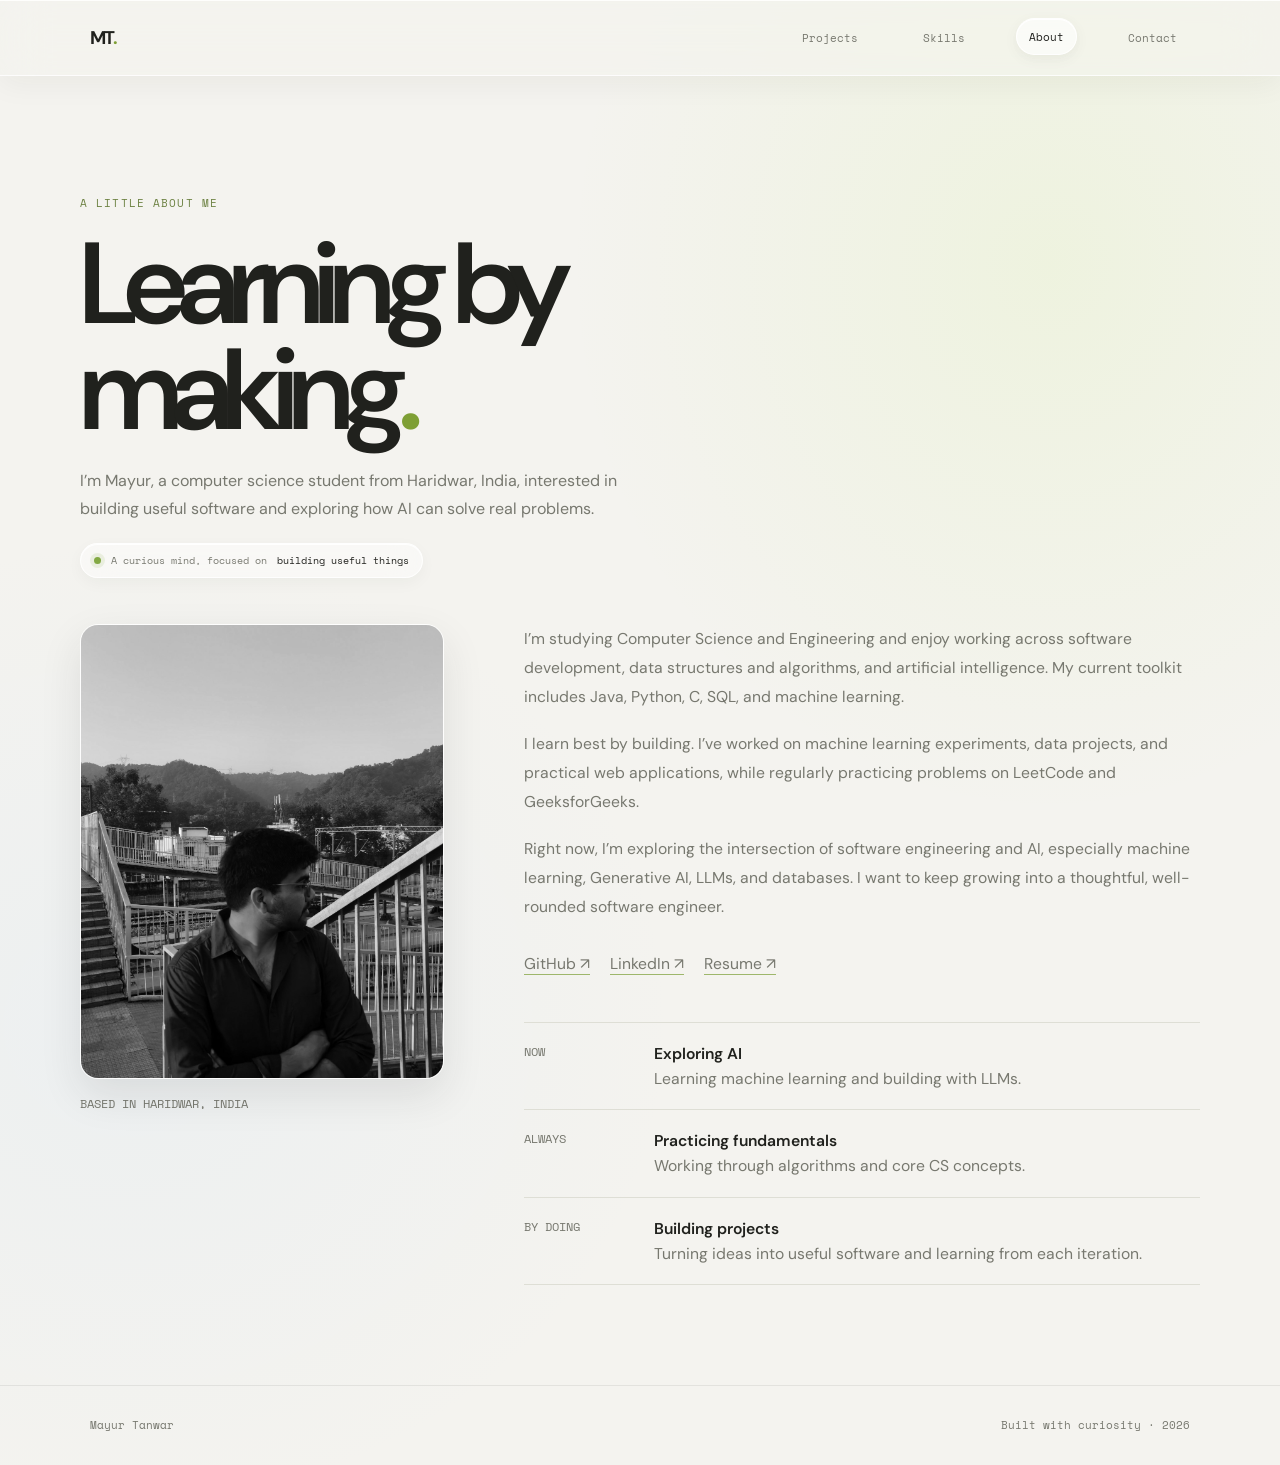
==== about.html @ d26c677c "New Animations and other stuffed" ====
<!DOCTYPE html>
<html lang="en">
<head>
  <meta charset="UTF-8" />
  <meta name="viewport" content="width=device-width, initial-scale=1.0" />
  <meta name="description" content="Get to know Mayur Tanwar, a computer science student interested in software development and AI." />
  <title>About — Mayur Tanwar</title>
  <link rel="stylesheet" href="portfolio.css" />
</head>
<body>
  <nav class="nav" aria-label="Main navigation">
    <a class="nav-logo" href="index.html" aria-label="Mayur Tanwar home">MT<span>.</span></a>
    <div class="nav-links">
      <a class="nav-link" href="projects.html">Projects</a>
      <a class="nav-link" href="skills.html">Skills</a>
      <a class="nav-link" href="about.html">About</a>
      <a class="nav-link" href="contact.html">Contact</a>
    </div>
  </nav>
  <main class="page-shell">
    <header class="page-header" data-reveal>
      <p class="eyebrow">A little about me</p>
      <h1 class="page-title">Learning by<br />making<span>.</span></h1>
      <p class="page-intro">I’m Mayur, a computer science student from Haridwar, India, interested in building useful software and exploring how AI can solve real problems.</p>
      <p class="live-note">A curious mind, focused on <span class="rotating-text" data-rotate-text data-phrases="building useful things|learning by doing|solving real problems">building useful things</span></p>
    </header>
    <div class="about-layout">
      <div data-reveal>
        <img class="about-photo" src="img.jpg" alt="Mayur Tanwar" />
        <p class="mono">BASED IN HARIDWAR, INDIA</p>
      </div>
      <div class="about-copy" data-reveal>
        <p>I’m studying Computer Science and Engineering and enjoy working across software development, data structures and algorithms, and artificial intelligence. My current toolkit includes Java, Python, C, SQL, and machine learning.</p>
        <p>I learn best by building. I’ve worked on machine learning experiments, data projects, and practical web applications, while regularly practicing problems on LeetCode and GeeksforGeeks.</p>
        <p>Right now, I’m exploring the intersection of software engineering and AI, especially machine learning, Generative AI, LLMs, and databases. I want to keep growing into a thoughtful, well-rounded software engineer.</p>
        <div class="social-links">
          <a class="text-link" href="https://github.com/itstanwar07" target="_blank" rel="noopener noreferrer">GitHub ↗</a>
          <a class="text-link" href="https://www.linkedin.com/in/mayur-tanwar-242104327/" target="_blank" rel="noopener noreferrer">LinkedIn ↗</a>
          <a class="text-link" href="Resume_Mayur_Tanwar.pdf" target="_blank" rel="noopener noreferrer">Resume ↗</a>
        </div>
        <div class="timeline">
          <div class="timeline-row" data-reveal><span class="mono">NOW</span><p><strong>Exploring AI</strong><br />Learning machine learning and building with LLMs.</p></div>
          <div class="timeline-row" data-reveal><span class="mono">ALWAYS</span><p><strong>Practicing fundamentals</strong><br />Working through algorithms and core CS concepts.</p></div>
          <div class="timeline-row" data-reveal><span class="mono">BY DOING</span><p><strong>Building projects</strong><br />Turning ideas into useful software and learning from each iteration.</p></div>
        </div>
      </div>
    </div>
  </main>
  <footer class="site-footer"><span>Mayur Tanwar</span><span>Built with curiosity · 2026</span></footer>
  <script src="portfolio.js"></script>
</body>
</html>
---- portfolio.css ----
@import url("https://fonts.googleapis.com/css2?family=DM+Sans:wght@400;500;600;700&family=Space+Mono:wght@400;700&display=swap");

:root {
  color-scheme: light;
  --paper: #f4f3ef;
  --ink: #20211d;
  --muted: #77786f;
  --line: #deded5;
  --accent: #c4f06a;
  --white: #fff;
  --glass-edge: rgb(255 255 255 / 76%);
}

* { box-sizing: border-box; }

html { scroll-behavior: smooth; }

@keyframes liquid-drift {
  0% { border-radius: 46% 54% 60% 40% / 49% 39% 61% 51%; transform: translate3d(0, 0, 0) rotate(-8deg); }
  50% { border-radius: 57% 43% 42% 58% / 42% 58% 42% 58%; transform: translate3d(-12px, 16px, 0) rotate(4deg); }
  100% { border-radius: 40% 60% 55% 45% / 58% 42% 58% 42%; transform: translate3d(10px, -8px, 0) rotate(12deg); }
}

body {
  min-width: 0;
  margin: 0;
  background:
    radial-gradient(ellipse at 82% 18%, rgb(196 240 106 / 12%), transparent 30rem),
    radial-gradient(ellipse at 10% 70%, rgb(179 214 255 / 12%), transparent 34rem),
    var(--paper);
  color: var(--ink);
  font-family: "DM Sans", sans-serif;
  -webkit-font-smoothing: antialiased;
}

body, button, input, textarea { font-family: "DM Sans", sans-serif; }

a { color: inherit; }

::selection { background: var(--accent); color: var(--ink); }

.nav {
  position: sticky;
  z-index: 10;
  top: 0;
  display: flex;
  min-height: 76px;
  align-items: center;
  justify-content: space-between;
  padding: 0 clamp(22px, 7vw, 104px);
  border-bottom: 1px solid var(--glass-edge);
  background: rgb(244 243 239 / 68%);
  box-shadow: 0 8px 30px rgb(34 40 22 / 5%), inset 0 1px 0 rgb(255 255 255 / 80%);
  backdrop-filter: blur(24px) saturate(155%);
  -webkit-backdrop-filter: blur(24px) saturate(155%);
}

.nav-logo {
  font-size: 1.15rem;
  font-weight: 700;
  letter-spacing: -0.08em;
  text-decoration: none;
}

.nav-logo span, .hero-title span { color: #7e9f35; }

.nav-links { display: flex; gap: clamp(18px, 3vw, 42px); }

.nav-link {
  position: relative;
  color: var(--muted);
  font-family: "Space Mono", monospace;
  font-size: 0.7rem;
  text-decoration: none;
  padding: 9px 12px;
  border: 1px solid transparent;
  border-radius: 99px;
  transition: color 180ms ease, background 180ms ease, border-color 180ms ease, transform 180ms ease;
}

.nav-link:hover, .nav-link[aria-current="page"] {
  border-color: rgb(255 255 255 / 85%);
  background: rgb(255 255 255 / 58%);
  box-shadow: inset 0 1px 0 white, 0 4px 14px rgb(34 40 22 / 6%);
  color: var(--ink);
  transform: translateY(-1px);
}

.hero {
  position: relative;
  display: flex;
  min-height: min(760px, calc(100svh - 76px));
  align-items: center;
  padding: 90px clamp(22px, 12vw, 180px);
  overflow: hidden;
}

.hero::before {
  position: absolute;
  top: 13%;
  right: 12%;
  width: clamp(180px, 30vw, 390px);
  aspect-ratio: 1;
  border: 1px solid rgb(255 255 255 / 75%);
  border-radius: 46% 54% 60% 40% / 49% 39% 61% 51%;
  background:
    radial-gradient(ellipse at 32% 26%, rgb(255 255 255 / 90%), transparent 30%),
    radial-gradient(ellipse at 70% 72%, rgb(196 240 106 / 27%), transparent 55%),
    rgb(255 255 255 / 15%);
  box-shadow: inset 12px 12px 36px rgb(255 255 255 / 60%), inset -14px -18px 34px rgb(148 174 106 / 12%), 0 24px 80px rgb(74 92 44 / 10%);
  filter: blur(0.2px);
  animation: liquid-drift 12s ease-in-out infinite alternate;
  content: "";
  pointer-events: none;
  backdrop-filter: blur(5px);
  -webkit-backdrop-filter: blur(5px);
}

.hero::after {
  position: absolute;
  right: 8%;
  bottom: 11%;
  width: clamp(140px, 22vw, 300px);
  aspect-ratio: 1;
  border: 1px solid rgb(32 33 29 / 10%);
  border-radius: 50%;
  box-shadow: 0 0 0 32px rgb(32 33 29 / 2%), 0 0 0 64px rgb(32 33 29 / 2%);
  content: "";
  pointer-events: none;
}

.hero-text { position: relative; z-index: 1; max-width: 760px; }

.hero-kicker, .eyebrow {
  margin: 0 0 22px;
  color: #6d8243;
  font-family: "Space Mono", monospace;
  font-size: 0.7rem;
  letter-spacing: 0.1em;
  text-transform: uppercase;
}

.hero-kicker { display: flex; flex-wrap: wrap; align-items: center; gap: 8px; }
.hero-kicker::before, .live-note::before {
  width: 7px;
  height: 7px;
  flex: 0 0 7px;
  border-radius: 50%;
  background: #83a944;
  box-shadow: 0 0 0 4px rgb(131 169 68 / 13%);
  content: "";
}

.rotating-text {
  display: inline-block;
  min-width: 10ch;
  color: var(--ink);
  transition: opacity 180ms ease, filter 180ms ease, transform 180ms ease;
}

.rotating-text.is-changing { opacity: 0; filter: blur(5px); transform: translateY(4px); }

.live-note {
  display: flex;
  width: fit-content;
  align-items: center;
  gap: 10px;
  margin: 20px 0 0;
  padding: 9px 13px;
  border: 1px solid rgb(255 255 255 / 84%);
  border-radius: 99px;
  background: rgb(255 255 255 / 45%);
  box-shadow: inset 0 1px 0 rgb(255 255 255 / 90%), 0 5px 16px rgb(34 40 22 / 4%);
  color: var(--muted);
  font-family: "Space Mono", monospace;
  font-size: 0.63rem;
  backdrop-filter: blur(16px) saturate(140%);
  -webkit-backdrop-filter: blur(16px) saturate(140%);
}

.hero-title {
  margin: 0;
  font-size: clamp(4.5rem, 12vw, 10.5rem);
  font-weight: 600;
  letter-spacing: -0.095em;
  line-height: 0.87;
}

.hero-desc {
  max-width: 430px;
  margin: 30px 0;
  color: var(--muted);
  font-size: clamp(1rem, 1.5vw, 1.15rem);
  line-height: 1.75;
}

.hero-actions { display: flex; flex-wrap: wrap; gap: 12px; }

.btn-primary, .btn-secondary {
  position: relative;
  overflow: hidden;
  display: inline-flex;
  min-height: 48px;
  align-items: center;
  justify-content: center;
  gap: 18px;
  padding: 0 20px;
  border: 1px solid rgb(255 255 255 / 78%);
  border-radius: 99px;
  font-size: 0.85rem;
  text-decoration: none;
  box-shadow: inset 0 1px 0 rgb(255 255 255 / 36%), 0 7px 22px rgb(34 40 22 / 10%);
  transition: transform 220ms ease, background 220ms ease, color 220ms ease, box-shadow 220ms ease;
  backdrop-filter: blur(18px) saturate(145%);
  -webkit-backdrop-filter: blur(18px) saturate(145%);
}

.btn-primary { background: rgb(32 33 29 / 88%); color: var(--white); }
.btn-secondary { border-color: rgb(255 255 255 / 88%); background: rgb(255 255 255 / 44%); }
.btn-primary::after, .btn-secondary::after {
  position: absolute;
  top: -80%;
  left: -45%;
  width: 35%;
  height: 260%;
  background: linear-gradient(90deg, transparent, rgb(255 255 255 / 38%), transparent);
  content: "";
  transform: rotate(24deg) translateX(-180%);
  transition: transform 650ms cubic-bezier(.2,.7,.2,1);
}
.btn-primary:hover, .btn-secondary:hover { transform: translateY(-3px); box-shadow: inset 0 1px 0 rgb(255 255 255 / 45%), 0 13px 30px rgb(34 40 22 / 14%); }
.btn-primary:hover { background: #41443a; }
.btn-secondary:hover { background: rgb(196 240 106 / 62%); }
.btn-primary:hover::after, .btn-secondary:hover::after { transform: rotate(24deg) translateX(570%); }

.page-shell { width: min(1120px, calc(100% - 48px)); margin: 0 auto; }

.page-header { padding: clamp(64px, 10vw, 118px) 0 46px; }
.page-header .eyebrow { margin-bottom: 20px; }

.page-title {
  max-width: 850px;
  margin: 0;
  font-size: clamp(3.2rem, 9vw, 7.5rem);
  font-weight: 600;
  letter-spacing: -0.085em;
  line-height: 0.92;
}

.page-title span { color: #7e9f35; }

.page-intro {
  max-width: 560px;
  margin: 24px 0 0;
  color: var(--muted);
  font-size: 1rem;
  line-height: 1.75;
}

.filter-list { display: flex; flex-wrap: wrap; gap: 8px; margin: 0 0 26px; }

.filter-button {
  position: relative;
  overflow: hidden;
  padding: 9px 14px;
  border: 1px solid rgb(255 255 255 / 88%);
  border-radius: 99px;
  background: rgb(255 255 255 / 38%);
  color: var(--muted);
  cursor: pointer;
  font-size: 0.78rem;
  box-shadow: inset 0 1px 0 rgb(255 255 255 / 80%), 0 4px 14px rgb(34 40 22 / 4%);
  transition: all 180ms ease;
  backdrop-filter: blur(14px) saturate(145%);
  -webkit-backdrop-filter: blur(14px) saturate(145%);
}

.filter-button:hover, .filter-button[aria-pressed="true"] {
  border-color: rgb(255 255 255 / 65%);
  background: rgb(32 33 29 / 84%);
  box-shadow: inset 0 1px 0 rgb(255 255 255 / 28%), 0 8px 20px rgb(34 40 22 / 12%);
  color: var(--white);
}

.project-grid { display: grid; grid-template-columns: repeat(2, minmax(0, 1fr)); gap: 18px; padding-bottom: 100px; }

.project-card {
  position: relative;
  isolation: isolate;
  overflow: hidden;
  display: flex;
  min-height: 300px;
  flex-direction: column;
  justify-content: space-between;
  padding: clamp(22px, 4vw, 36px);
  border: 1px solid rgb(255 255 255 / 76%);
  border-radius: 18px;
  background: radial-gradient(300px circle at var(--pointer-x, 50%) var(--pointer-y, 0%), rgb(255 255 255 / 77%), transparent 80%), rgb(255 255 255 / 35%);
  box-shadow: inset 0 1px 0 rgb(255 255 255 / 90%), inset 0 -1px 0 rgb(169 181 144 / 13%), 0 10px 32px rgb(34 40 22 / 5%);
  text-decoration: none;
  transition: transform 260ms cubic-bezier(.2,.7,.2,1), background-color 200ms ease, border-color 200ms ease, box-shadow 200ms ease;
  backdrop-filter: blur(18px) saturate(145%);
  -webkit-backdrop-filter: blur(18px) saturate(145%);
}

.project-card::before, .stack-panel::before, .contact-form::before {
  position: absolute;
  inset: 0;
  z-index: -1;
  border-radius: inherit;
  background: linear-gradient(135deg, rgb(255 255 255 / 60%), transparent 38%, rgb(196 240 106 / 7%) 70%, transparent);
  content: "";
  opacity: 0.7;
  pointer-events: none;
}
.project-card:hover { transform: translateY(-6px) scale(1.008); border-color: rgb(183 205 140 / 85%); background-color: rgb(255 255 255 / 67%); box-shadow: inset 0 1px 0 white, 0 20px 46px rgb(34 40 22 / 10%); }
.project-card[hidden] { display: none; }
.project-number, .mono { font-family: "Space Mono", monospace; font-size: 0.72rem; color: var(--muted); }
.project-card h2 { margin: 26px 0 12px; font-size: clamp(1.5rem, 3vw, 2.2rem); letter-spacing: -0.06em; }
.project-card p { max-width: 460px; margin: 0; color: var(--muted); font-size: 0.9rem; line-height: 1.65; }
.project-bottom { display: flex; align-items: end; justify-content: space-between; gap: 16px; margin-top: 32px; }
.tag-list { display: flex; flex-wrap: wrap; gap: 7px; }
.tag { padding: 6px 9px; border: 1px solid rgb(255 255 255 / 86%); border-radius: 99px; background: rgb(255 255 255 / 34%); color: #55574f; font-size: 0.68rem; box-shadow: inset 0 1px 0 rgb(255 255 255 / 72%); }
.card-arrow { font-size: 1.2rem; transition: transform 180ms ease; }
.project-card:hover .card-arrow { transform: translate(3px, -3px); }

.skills-layout { display: grid; grid-template-columns: 1fr 0.85fr; gap: 72px; padding-bottom: 100px; }
.skill-list { border-top: 1px solid var(--line); }
.skill-item { border-bottom: 1px solid var(--line); transition: padding 180ms ease; }
.skill-item.is-open {
  margin: 4px 0;
  padding: 0 14px;
  border: 1px solid rgb(255 255 255 / 78%);
  border-radius: 12px;
  background: rgb(255 255 255 / 44%);
  box-shadow: inset 0 1px 0 rgb(255 255 255 / 85%), 0 5px 18px rgb(34 40 22 / 4%);
  backdrop-filter: blur(12px);
  -webkit-backdrop-filter: blur(12px);
}
.skill-toggle {
  display: flex;
  width: 100%;
  align-items: center;
  justify-content: space-between;
  padding: 20px 2px;
  border: 0;
  background: transparent;
  color: var(--ink);
  cursor: pointer;
  text-align: left;
  font-size: 1rem;
}
.skill-toggle span:last-child { color: #718e3c; transition: transform 180ms ease; }
.skill-toggle[aria-expanded="true"] span:last-child { transform: rotate(45deg); }
.skill-detail { padding: 0 24px 20px 2px; color: var(--muted); font-size: 0.88rem; line-height: 1.65; }
.skill-detail[hidden] { display: none; }
.stack-panel {
  position: relative;
  isolation: isolate;
  overflow: hidden;
  padding: 26px;
  border: 1px solid rgb(255 255 255 / 76%);
  border-radius: 18px;
  background: radial-gradient(300px circle at var(--pointer-x, 50%) var(--pointer-y, 0%), rgb(255 255 255 / 75%), transparent 80%), rgb(255 255 255 / 36%);
  box-shadow: inset 0 1px 0 rgb(255 255 255 / 90%), 0 12px 32px rgb(34 40 22 / 6%);
  backdrop-filter: blur(18px) saturate(145%);
  -webkit-backdrop-filter: blur(18px) saturate(145%);
}
.project-card::before, .stack-panel::before, .contact-form::before { z-index: 0; }
.project-card > *, .stack-panel > *, .contact-form > * { position: relative; z-index: 1; }
.stack-panel h2 { margin: 0 0 20px; font-size: 1.1rem; letter-spacing: -0.04em; }
.stack-list { display: flex; flex-wrap: wrap; gap: 8px; }
.stack-list .tag { padding: 8px 11px; }
.skill-note { margin: 24px 0 0; color: var(--muted); font-size: 0.84rem; line-height: 1.65; }

.about-layout { display: grid; grid-template-columns: 0.7fr 1.3fr; gap: 80px; align-items: start; padding-bottom: 100px; }
.about-photo { width: 100%; max-height: 470px; aspect-ratio: 4 / 5; border: 1px solid rgb(255 255 255 / 85%); border-radius: 18px; object-fit: cover; filter: grayscale(100%); box-shadow: 0 16px 42px rgb(34 40 22 / 10%); transition: filter 350ms ease, transform 350ms ease; }
.about-photo:hover { filter: grayscale(25%); transform: translateY(-4px) rotate(-0.5deg); }
.about-copy { color: var(--muted); font-size: 0.98rem; line-height: 1.85; }
.about-copy p { margin: 0 0 18px; }
.social-links { display: flex; flex-wrap: wrap; gap: 20px; margin-top: 28px; }
.text-link { text-decoration-color: #9eb76b; text-underline-offset: 5px; }
.text-link:hover { color: #718e3c; }
.timeline { margin-top: 44px; border-top: 1px solid var(--line); }
.timeline-row { display: grid; grid-template-columns: 110px 1fr; gap: 20px; padding: 18px 0; border-bottom: 1px solid var(--line); }
.timeline-row p { margin: 0; color: var(--muted); line-height: 1.6; }
.timeline-row strong { color: var(--ink); font-weight: 600; }

.contact-layout { display: grid; grid-template-columns: 1fr 1fr; gap: 80px; padding-bottom: 100px; }
.contact-copy { color: var(--muted); font-size: 1rem; line-height: 1.75; }
.contact-email { display: inline-block; margin-top: 14px; font-size: clamp(1rem, 2vw, 1.3rem); text-underline-offset: 6px; }
.contact-form {
  position: relative;
  isolation: isolate;
  overflow: hidden;
  display: grid;
  gap: 18px;
  padding: clamp(22px, 4vw, 36px);
  border: 1px solid rgb(255 255 255 / 82%);
  border-radius: 20px;
  background: radial-gradient(360px circle at var(--pointer-x, 50%) var(--pointer-y, 0%), rgb(255 255 255 / 78%), transparent 82%), rgb(255 255 255 / 40%);
  box-shadow: inset 0 1px 0 rgb(255 255 255 / 92%), 0 14px 40px rgb(34 40 22 / 7%);
  backdrop-filter: blur(20px) saturate(145%);
  -webkit-backdrop-filter: blur(20px) saturate(145%);
}
.form-field { display: grid; gap: 8px; }
.form-field label { font-family: "Space Mono", monospace; font-size: 0.7rem; }
.form-field input, .form-field textarea {
  width: 100%;
  padding: 12px 14px;
  border: 1px solid rgb(255 255 255 / 88%);
  border-radius: 10px;
  outline: 0;
  background: rgb(255 255 255 / 36%);
  color: var(--ink);
  font-size: 0.95rem;
  box-shadow: inset 0 1px 3px rgb(34 40 22 / 4%);
  transition: background 180ms ease, border-color 180ms ease, box-shadow 180ms ease;
}
.form-field textarea { min-height: 110px; resize: vertical; }
.form-field input:focus, .form-field textarea:focus { border-color: #9ab75e; background: rgb(255 255 255 / 68%); box-shadow: 0 0 0 3px rgb(154 183 94 / 16%); }
.contact-form .btn-primary { width: fit-content; cursor: pointer; }
.form-status { min-height: 1.5em; margin: 0; color: #5c7434; font-size: 0.82rem; }

.site-footer {
  display: flex;
  min-height: 80px;
  align-items: center;
  justify-content: space-between;
  gap: 12px;
  padding: 18px clamp(22px, 7vw, 104px);
  border-top: 1px solid rgb(32 33 29 / 8%);
  color: var(--muted);
  font-family: "Space Mono", monospace;
  font-size: 0.66rem;
}

.site-footer a { padding: 8px 12px; border: 1px solid rgb(255 255 255 / 80%); border-radius: 99px; background: rgb(255 255 255 / 40%); text-decoration: none; transition: background 180ms ease, transform 180ms ease; }
.site-footer a:hover { transform: translateY(-2px); background: rgb(255 255 255 / 76%); }
.legacy-section { display: none !important; }
.hero-grid, .glow-violet, .glow-cyan, .cube-wrap-1, .cube-wrap-2, .cube-wrap-3, .scroll-cue { display: none; }
.hero-title { text-transform: none; background: none; -webkit-text-fill-color: currentColor; }
.hero-title span { -webkit-text-fill-color: #7e9f35; }
.hero-kicker { color: #6d8243; }
.nav-logo { color: var(--ink); }

[data-reveal] { opacity: 0; transform: translateY(20px) scale(0.99); transition: opacity 650ms cubic-bezier(.2,.7,.2,1) var(--reveal-delay, 0ms), transform 650ms cubic-bezier(.2,.7,.2,1) var(--reveal-delay, 0ms); }
[data-reveal].is-visible { opacity: 1; transform: translateY(0); }

@media (max-width: 700px) {
  .nav { min-height: 68px; padding-right: 20px; padding-left: 20px; }
  .nav-links { gap: 4px; }
  .nav-link { padding: 8px 7px; font-size: 0.58rem; }
  .hero { min-height: calc(86svh - 68px); padding: 70px 26px; }
  .hero::before { top: 10%; right: -14%; width: 190px; opacity: 0.72; }
  .hero::after { right: -12%; }
  .hero-title { position: relative; }
  .project-grid, .skills-layout, .about-layout, .contact-layout { grid-template-columns: 1fr; gap: 32px; }
  .project-card { min-height: 270px; }
  .about-photo { max-height: 360px; aspect-ratio: 5 / 4; }
  .site-footer { align-items: flex-start; flex-direction: column; justify-content: center; padding-right: 24px; padding-left: 24px; }
}

@media (prefers-reduced-motion: reduce) {
  *, *::before, *::after { scroll-behavior: auto !important; transition-duration: 0.01ms !important; animation-duration: 0.01ms !important; }
  [data-reveal] { opacity: 1; transform: none; }
}
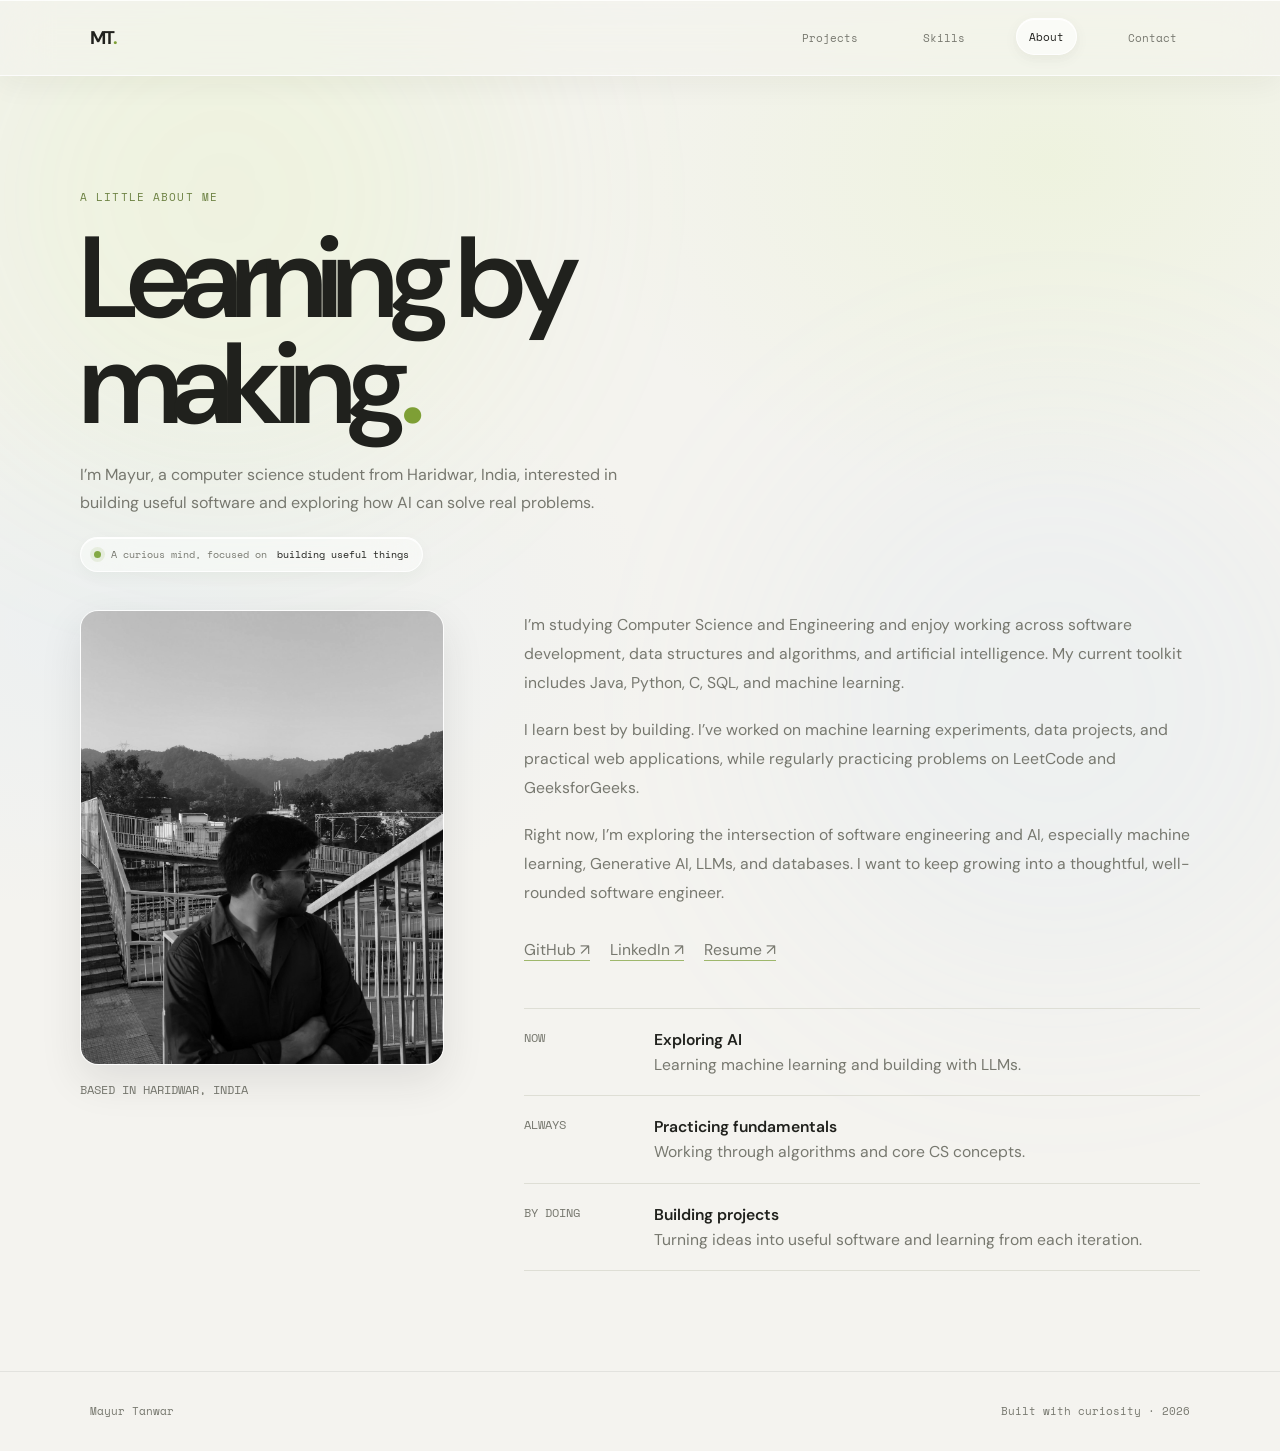
==== commit d51577f2: "Updated Portfolio with some animations and improvised effects" ====
--- a/about.html
+++ b/about.html
@@ -4,8 +4,9 @@
   <meta charset="UTF-8" />
   <meta name="viewport" content="width=device-width, initial-scale=1.0" />
   <meta name="description" content="Get to know Mayur Tanwar, a computer science student interested in software development and AI." />
+  <meta name="theme-color" content="#f4f3ef" />
   <title>About — Mayur Tanwar</title>
-  <link rel="stylesheet" href="portfolio.css" />
+  <link rel="stylesheet" href="portfolio.css?v=reference-ui" />
 </head>
 <body>
   <nav class="nav" aria-label="Main navigation">
@@ -13,14 +14,14 @@
     <div class="nav-links">
       <a class="nav-link" href="projects.html">Projects</a>
       <a class="nav-link" href="skills.html">Skills</a>
-      <a class="nav-link" href="about.html">About</a>
+      <a class="nav-link" href="about.html" aria-current="page">About</a>
       <a class="nav-link" href="contact.html">Contact</a>
     </div>
   </nav>
   <main class="page-shell">
     <header class="page-header" data-reveal>
       <p class="eyebrow">A little about me</p>
-      <h1 class="page-title">Learning by<br />making<span>.</span></h1>
+      <h1 class="page-title" data-text-effect data-text-effect-delay="0.25">Learning by<br />making<span>.</span></h1>
       <p class="page-intro">I’m Mayur, a computer science student from Haridwar, India, interested in building useful software and exploring how AI can solve real problems.</p>
       <p class="live-note">A curious mind, focused on <span class="rotating-text" data-rotate-text data-phrases="building useful things|learning by doing|solving real problems">building useful things</span></p>
     </header>
@@ -47,6 +48,8 @@
     </div>
   </main>
   <footer class="site-footer"><span>Mayur Tanwar</span><span>Built with curiosity · 2026</span></footer>
-  <script src="portfolio.js"></script>
+  <script src="portfolio.js?v=profile-flip"></script>
+  <script src="cursor.js"></script>
+  <script src="text-effect.js"></script>
 </body>
 </html>
--- a/portfolio.css
+++ b/portfolio.css
@@ -1,4 +1,4 @@
-@import url("https://fonts.googleapis.com/css2?family=DM+Sans:wght@400;500;600;700&family=Space+Mono:wght@400;700&display=swap");
+@import url("https://fonts.googleapis.com/css2?family=DM+Sans:wght@400;500;600;700&family=Inter:wght@400;500;600;700&family=Space+Mono:wght@400;700&display=swap");
 
 :root {
   color-scheme: light;
@@ -62,7 +62,7 @@
   text-decoration: none;
 }
 
-.nav-logo span, .hero-title span { color: #7e9f35; }
+.nav-logo span, .hero-title > span:not(.text-effect-char) { color: #7e9f35; }
 
 .nav-links { display: flex; gap: clamp(18px, 3vw, 42px); }
 
@@ -235,7 +235,7 @@
 
 .page-shell { width: min(1120px, calc(100% - 48px)); margin: 0 auto; }
 
-.page-header { padding: clamp(64px, 10vw, 118px) 0 46px; }
+.page-header { padding: clamp(64px, 10vw, 112px) 0 38px; }
 .page-header .eyebrow { margin-bottom: 20px; }
 
 .page-title {
@@ -247,7 +247,7 @@
   line-height: 0.92;
 }
 
-.page-title span { color: #7e9f35; }
+.page-title > span:not(.text-effect-char) { color: #7e9f35; }
 
 .page-intro {
   max-width: 560px;
@@ -440,7 +440,7 @@
 .legacy-section { display: none !important; }
 .hero-grid, .glow-violet, .glow-cyan, .cube-wrap-1, .cube-wrap-2, .cube-wrap-3, .scroll-cue { display: none; }
 .hero-title { text-transform: none; background: none; -webkit-text-fill-color: currentColor; }
-.hero-title span { -webkit-text-fill-color: #7e9f35; }
+.hero-title > span:not(.text-effect-char) { -webkit-text-fill-color: #7e9f35; }
 .hero-kicker { color: #6d8243; }
 .nav-logo { color: var(--ink); }
 
@@ -465,3 +465,1406 @@
   *, *::before, *::after { scroll-behavior: auto !important; transition-duration: 0.01ms !important; animation-duration: 0.01ms !important; }
   [data-reveal] { opacity: 1; transform: none; }
 }
+
+:root {
+  color-scheme: dark;
+  --paper: #0b0d12;
+  --ink: #ffffff;
+  --muted: #94a3b8;
+  --line: rgb(148 163 184 / 14%);
+  --accent: #00f2fe;
+  --white: #ffffff;
+  --glass-edge: rgb(255 255 255 / 8%);
+  --aurora-indigo: rgb(26 27 53 / 65%);
+  --aurora-violet: rgb(34 22 51 / 65%);
+  --accent-glow: rgb(0 242 254 / 35%);
+}
+
+html { scroll-padding-top: 88px; }
+
+body {
+  position: relative;
+  isolation: isolate;
+  background-color: var(--paper);
+  background-image:
+    radial-gradient(ellipse at 82% 10%, rgb(83 69 151 / 13%), transparent 34rem),
+    radial-gradient(ellipse at 5% 56%, rgb(30 132 154 / 8%), transparent 32rem),
+    linear-gradient(rgb(148 163 184 / 3%) 1px, transparent 1px),
+    linear-gradient(90deg, rgb(148 163 184 / 3%) 1px, transparent 1px);
+  background-size: auto, auto, 56px 56px, 56px 56px;
+  background-attachment: fixed;
+  color: var(--ink);
+  font-family: "Inter", "DM Sans", sans-serif;
+}
+
+body::before,
+body::after {
+  position: fixed;
+  z-index: -1;
+  width: min(45vw, 680px);
+  aspect-ratio: 1;
+  border-radius: 50%;
+  content: "";
+  filter: blur(120px);
+  opacity: 0.72;
+  pointer-events: none;
+  animation: aurora-drift 18s ease-in-out infinite alternate;
+  will-change: transform;
+}
+
+body::before {
+  top: -18%;
+  left: -12%;
+  background: var(--aurora-indigo);
+}
+
+body::after {
+  right: -12%;
+  bottom: -20%;
+  background: var(--aurora-violet);
+  animation-delay: -9s;
+}
+
+@keyframes aurora-drift {
+  0% { transform: translate3d(0, 0, 0) scale(1); }
+  100% { transform: translate3d(5vw, 4vh, 0) scale(1.12); }
+}
+
+.nav {
+  border-color: var(--glass-edge);
+  background: rgb(11 13 18 / 72%);
+  box-shadow: 0 8px 30px rgb(0 0 0 / 24%), inset 0 1px 0 rgb(255 255 255 / 4%);
+}
+
+.nav-logo { color: var(--ink); }
+.nav-logo span, .hero-title > span:not(.text-effect-char), .page-title > span:not(.text-effect-char), .section-title > span:not(.text-effect-char) { color: var(--accent); }
+.nav-link { color: var(--muted); }
+.nav-link:hover, .nav-link[aria-current="page"] {
+  border-color: rgb(0 242 254 / 24%);
+  background: rgb(0 242 254 / 7%);
+  box-shadow: inset 0 1px 0 rgb(255 255 255 / 4%), 0 0 18px rgb(0 242 254 / 7%);
+  color: var(--accent);
+}
+
+.hero {
+  display: grid;
+  min-height: min(860px, calc(100svh - 76px));
+  grid-template-columns: minmax(0, 1.05fr) minmax(320px, 0.95fr);
+  gap: clamp(24px, 5vw, 72px);
+  align-items: center;
+  padding: clamp(96px, 12vw, 150px) clamp(24px, 9vw, 140px) 118px;
+  border: 0;
+  background: radial-gradient(ellipse at 76% 45%, rgb(53 94 166 / 10%), transparent 36rem);
+}
+
+.hero::before, .hero::after { content: none; }
+.hero-grid {
+  position: absolute;
+  inset: 0;
+  display: block;
+  background: linear-gradient(90deg, transparent 49.9%, rgb(149 178 221 / 5%) 50%, transparent 50.1%);
+  opacity: 0.65;
+  pointer-events: none;
+}
+
+.hero-text { z-index: 1; max-width: 680px; }
+.hero-kicker, .eyebrow { color: var(--accent); }
+.hero-kicker::before, .live-note::before, .status-dot {
+  background: var(--accent);
+  box-shadow: 0 0 0 4px rgb(0 242 254 / 10%), 0 0 16px rgb(0 242 254 / 42%);
+}
+.rotating-text { color: var(--white); }
+
+.hero-title {
+  font-size: clamp(5rem, 11vw, 9.5rem);
+  letter-spacing: -0.085em;
+  font-weight: 600;
+  background: linear-gradient(125deg, #ffffff 20%, #d8dced 56%, #00f2fe 105%);
+  -webkit-background-clip: text;
+  background-clip: text;
+  -webkit-text-fill-color: transparent;
+}
+.hero-title > span:not(.text-effect-char) { -webkit-text-fill-color: var(--accent); }
+.hero-desc { color: var(--muted); }
+
+.hero-visual {
+  position: relative;
+  z-index: 1;
+  width: 100%;
+  min-height: 430px;
+  aspect-ratio: 1;
+  border: 1px solid rgb(139 170 218 / 12%);
+  border-radius: 50%;
+  background:
+    radial-gradient(circle at 50% 50%, rgb(0 242 254 / 12%), transparent 55%),
+    radial-gradient(circle at 50% 50%, rgb(26 27 53 / 30%), transparent 72%);
+  box-shadow: 0 0 100px rgb(83 69 151 / 12%), inset 0 0 80px rgb(0 242 254 / 5%);
+  overflow: hidden;
+}
+.hero-visual::before, .hero-visual::after {
+  position: absolute;
+  inset: 9%;
+  border: 1px solid rgb(133 167 213 / 9%);
+  border-radius: 50%;
+  content: "";
+  pointer-events: none;
+}
+.hero-visual::after { inset: 20%; border-style: dashed; opacity: 0.55; }
+#hero-canvas { position: absolute; inset: 0; width: 100%; height: 100%; }
+.visual-caption, .visual-coordinate {
+  position: absolute;
+  z-index: 1;
+  color: #a9bad2;
+  font-family: "Space Mono", monospace;
+  font-size: 0.57rem;
+  letter-spacing: 0.12em;
+}
+.visual-caption { right: 12%; bottom: 17%; left: 12%; display: flex; align-items: center; gap: 10px; white-space: nowrap; }
+.visual-caption span:last-child { margin-left: auto; color: #677b99; }
+.status-dot { width: 6px; height: 6px; flex: 0 0 6px; border-radius: 50%; }
+.visual-coordinate { top: 17%; right: 10%; color: #667b9a; line-height: 1.7; text-align: right; }
+.live-note { border-color: rgb(145 177 220 / 13%); background: rgb(15 23 37 / 70%); box-shadow: inset 0 1px 0 rgb(255 255 255 / 4%); color: var(--muted); }
+.live-note span { color: var(--ink); }
+
+.btn-primary, .btn-secondary {
+  border-color: rgb(177 201 231 / 14%);
+  box-shadow: inset 0 1px 0 rgb(255 255 255 / 7%), 0 8px 25px rgb(0 0 0 / 20%);
+}
+.btn-primary { background: var(--accent); color: #06120f; font-weight: 700; }
+.btn-secondary { background: rgb(255 255 255 / 4%); color: var(--ink); }
+.btn-primary::after, .btn-secondary::after { background: linear-gradient(90deg, transparent, rgb(255 255 255 / 48%), transparent); }
+.btn-primary:hover { background: #9af9e9; }
+.btn-secondary:hover { background: rgb(115 242 221 / 10%); }
+
+.scroll-cue {
+  position: absolute;
+  bottom: 28px;
+  left: 50%;
+  display: flex;
+  align-items: center;
+  gap: 10px;
+  color: #70819b;
+  font-family: "Space Mono", monospace;
+  font-size: 0.6rem;
+  letter-spacing: 0.12em;
+  text-decoration: none;
+  text-transform: uppercase;
+}
+.scroll-cue i { width: 28px; height: 1px; background: var(--accent); }
+
+.page-shell { width: min(1120px, calc(100% - 48px)); }
+.page-header { padding-top: clamp(72px, 9vw, 112px); }
+.page-title { background: linear-gradient(125deg, #ffffff 18%, #d8dced 65%, #00f2fe 115%); -webkit-background-clip: text; background-clip: text; -webkit-text-fill-color: transparent; }
+.page-title > span:not(.text-effect-char) { -webkit-text-fill-color: var(--accent); }
+.page-intro { color: var(--muted); }
+.filter-button { border-color: var(--glass-edge); background: rgb(255 255 255 / 3%); color: var(--muted); box-shadow: inset 0 1px 0 rgb(255 255 255 / 3%); }
+.filter-button:hover, .filter-button[aria-pressed="true"] { border-color: rgb(0 242 254 / 28%); background: rgb(0 242 254 / 10%); color: var(--accent); box-shadow: 0 0 18px rgb(0 242 254 / 7%); }
+.project-card, .stack-panel, .contact-form {
+  border-color: var(--glass-edge);
+  background: radial-gradient(360px circle at var(--pointer-x, 50%) var(--pointer-y, 0%), rgb(0 242 254 / 7%), transparent 78%), rgb(255 255 255 / 3%);
+  box-shadow: 0 8px 32px rgb(0 0 0 / 37%), inset 0 1px 1px rgb(255 255 255 / 5%), inset 0 -1px 0 rgb(0 0 0 / 38%);
+  backdrop-filter: blur(24px) saturate(180%);
+  -webkit-backdrop-filter: blur(24px) saturate(180%);
+}
+.project-card::before, .stack-panel::before, .contact-form::before { background: linear-gradient(135deg, rgb(255 255 255 / 5%), transparent 38%, rgb(0 242 254 / 4%) 70%, transparent); }
+.project-card:hover, .stack-panel:hover, .home-stack-panel:hover, .contact-form:focus-within {
+  transform: translateY(-4px);
+  border-color: rgb(0 242 254 / 24%);
+  box-shadow: 0 12px 40px rgb(0 242 254 / 8%), inset 0 1px 2px rgb(255 255 255 / 10%), inset 0 -1px 0 rgb(0 0 0 / 42%);
+}
+.project-number, .mono { color: #8d9eb7; }
+.project-card p, .skill-note, .timeline-row p, .about-copy, .contact-copy { color: var(--muted); }
+.tag { border-color: rgb(255 255 255 / 8%); background: rgb(255 255 255 / 4%); color: #cbd5e1; box-shadow: inset 0 1px 0 rgb(255 255 255 / 5%), inset 0 -1px 0 rgb(0 0 0 / 30%); }
+.skill-list, .skill-item, .timeline, .timeline-row { border-color: var(--line); }
+.skill-item.is-open { border-color: var(--glass-edge); background: rgb(255 255 255 / 3%); box-shadow: 0 8px 24px rgb(0 0 0 / 28%), inset 0 1px 1px rgb(255 255 255 / 5%), inset 0 -1px 0 rgb(0 0 0 / 35%); }
+.skill-toggle { color: var(--ink); }
+.skill-toggle span:last-child { color: var(--accent); }
+.skill-detail { color: var(--muted); }
+.timeline-row strong { color: var(--ink); }
+.about-photo { border-color: var(--glass-edge); filter: grayscale(40%); box-shadow: 0 8px 32px rgb(0 0 0 / 37%), inset 0 1px 1px rgb(255 255 255 / 5%); }
+.about-photo:hover { filter: grayscale(10%); transform: translateY(-4px); box-shadow: 0 12px 40px rgb(0 242 254 / 9%), 0 8px 32px rgb(0 0 0 / 37%); }
+.text-link { text-decoration-color: rgb(0 242 254 / 55%); }
+.text-link:hover { color: var(--accent); }
+.form-field label { color: #d3deee; }
+.form-field input, .form-field textarea { border-color: rgb(255 255 255 / 9%); background: rgb(7 9 14 / 58%); color: var(--ink); box-shadow: inset 0 1px 3px rgb(0 0 0 / 38%); }
+.form-field input:focus, .form-field textarea:focus { border-color: rgb(0 242 254 / 58%); background: rgb(7 9 14 / 88%); box-shadow: 0 0 0 3px rgb(0 242 254 / 10%); }
+.form-status { color: var(--accent); }
+.site-footer { border-color: var(--line); color: #8999b1; }
+.site-footer a { border-color: var(--glass-edge); background: rgb(255 255 255 / 3%); }
+.site-footer a:hover { background: rgb(0 242 254 / 9%); }
+
+.home-section {
+  width: min(1180px, calc(100% - 48px));
+  margin: 0 auto;
+  padding: clamp(82px, 11vw, 142px) 0;
+  border-top: 1px solid var(--line);
+}
+.section-heading { display: flex; align-items: end; justify-content: space-between; gap: 24px; margin-bottom: 42px; }
+.section-heading .eyebrow, .home-about .eyebrow { margin-bottom: 16px; }
+.section-title { margin: 0; font-size: clamp(2.8rem, 6vw, 5.2rem); letter-spacing: -0.075em; }
+.section-heading > .text-link { flex: 0 0 auto; margin-bottom: 9px; font-size: 0.85rem; }
+.home-project-grid { display: grid; grid-template-columns: repeat(3, minmax(0, 1fr)); gap: 16px; }
+.home-project-grid .project-card { min-height: 310px; padding: 24px; }
+.home-card-top { display: flex; align-items: center; justify-content: space-between; gap: 12px; }
+.home-card-top .project-number { font-size: 0.61rem; letter-spacing: 0.07em; }
+.home-project-grid .project-card h3 { margin: 38px 0 12px; font-size: clamp(1.35rem, 2.4vw, 1.8rem); letter-spacing: -0.055em; }
+.home-project-grid .project-card p { margin: 0; }
+.home-project-grid .project-bottom { margin-top: 24px; }
+.home-project-grid .tag { font-size: 0.62rem; }
+.card-arrow { color: var(--accent); }
+
+.home-about { display: grid; grid-template-columns: 1fr 0.8fr; align-items: center; gap: clamp(36px, 8vw, 110px); }
+.home-about-copy > p:not(.eyebrow) { max-width: 520px; margin: 22px 0; color: var(--muted); font-size: 1rem; line-height: 1.85; }
+.home-about-copy .text-link { display: inline-block; margin-top: 10px; }
+.home-stack-panel { padding: clamp(24px, 4vw, 38px); border: 1px solid var(--glass-edge); border-radius: 18px; background: radial-gradient(300px circle at var(--pointer-x, 50%) var(--pointer-y, 0%), rgb(0 242 254 / 7%), transparent 80%), rgb(255 255 255 / 3%); box-shadow: 0 8px 32px rgb(0 0 0 / 37%), inset 0 1px 1px rgb(255 255 255 / 5%), inset 0 -1px 0 rgb(0 0 0 / 38%); backdrop-filter: blur(24px) saturate(180%); -webkit-backdrop-filter: blur(24px) saturate(180%); transition: transform 220ms ease, border-color 220ms ease, box-shadow 220ms ease; }
+.home-stack-panel .eyebrow { margin-bottom: 18px; }
+.home-stack-panel h3 { margin: 0 0 22px; font-size: 1.35rem; letter-spacing: -0.04em; }
+.home-stack-panel .tag { padding: 8px 11px; }
+
+.home-cta {
+  position: relative;
+  overflow: hidden;
+  padding: clamp(78px, 10vw, 128px) 24px;
+  border-top: 1px solid var(--line);
+  background: radial-gradient(ellipse at 50% 100%, rgb(52 112 139 / 15%), transparent 50%);
+  text-align: center;
+}
+.home-cta .eyebrow { margin-bottom: 18px; }
+.home-cta h2 { margin: 0 0 32px; font-size: clamp(3rem, 8vw, 6.7rem); letter-spacing: -0.08em; line-height: 0.98; }
+.home-cta h2 span { color: var(--accent); }
+
+.live-note {
+  border-color: var(--glass-edge);
+  background: rgb(255 255 255 / 3%);
+  box-shadow: 0 8px 24px rgb(0 0 0 / 24%), inset 0 1px 1px rgb(255 255 255 / 5%);
+  backdrop-filter: blur(24px) saturate(180%);
+  -webkit-backdrop-filter: blur(24px) saturate(180%);
+}
+
+.btn-primary, .btn-secondary {
+  border-color: rgb(255 255 255 / 10%);
+  box-shadow: 0 8px 24px rgb(0 0 0 / 30%), inset 0 1px 1px rgb(255 255 255 / 10%), inset 0 -1px 0 rgb(0 0 0 / 24%);
+}
+
+.btn-primary { background: var(--accent); color: #041216; }
+.btn-secondary { background: rgb(255 255 255 / 4%); }
+.btn-primary:hover { background: #54f7ff; box-shadow: 0 0 20px var(--accent-glow), 0 12px 30px rgb(0 0 0 / 32%), inset 0 1px 2px rgb(255 255 255 / 20%); }
+.btn-secondary:hover { border-color: rgb(0 242 254 / 24%); background: rgb(0 242 254 / 9%); box-shadow: 0 0 20px rgb(0 242 254 / 8%), inset 0 1px 2px rgb(255 255 255 / 8%); }
+
+.project-details-inner { border-color: rgb(255 255 255 / 7%); }
+.project-more { text-shadow: 0 0 18px rgb(0 242 254 / 20%); }
+.disclosure-icon { border-color: rgb(0 242 254 / 24%); }
+.project-disclosure-trigger:hover .disclosure-icon { background: rgb(0 242 254 / 10%); }
+.project-disclosure-trigger[aria-expanded="true"] .disclosure-icon { background: var(--accent); color: #041216; box-shadow: 0 0 18px rgb(0 242 254 / 22%); }
+.project-disclosure-trigger:hover .project-art { border-color: rgb(0 242 254 / 32%); }
+
+.custom-cursor__ring { border-color: rgb(0 242 254 / 78%); background: rgb(0 242 254 / 5%); box-shadow: 0 0 22px rgb(0 242 254 / 12%); }
+.custom-cursor__dot { background: var(--accent); box-shadow: 0 0 12px rgb(0 242 254 / 70%); }
+.custom-cursor.is-hovering .custom-cursor__ring { border-color: rgb(0 242 254 / 55%); background: rgb(0 242 254 / 12%); }
+
+@media (max-width: 700px) {
+  body::before, body::after { width: 75vw; filter: blur(90px); opacity: 0.5; }
+}
+
+[data-reveal] { transform: translateY(24px); }
+[data-reveal].is-visible { transform: translateY(0); }
+
+@media (max-width: 820px) {
+  .hero { grid-template-columns: 1fr 0.8fr; padding-right: 7vw; padding-left: 7vw; }
+  .hero-visual { min-height: 340px; }
+  .home-project-grid { grid-template-columns: repeat(2, minmax(0, 1fr)); }
+  .home-project-grid .project-card:last-child { grid-column: 1 / -1; }
+}
+
+@media (max-width: 700px) {
+  .hero { min-height: 0; grid-template-columns: 1fr; gap: 24px; padding: 72px 24px 80px; }
+  .hero-text { z-index: 2; }
+  .hero-title { font-size: clamp(4.5rem, 18vw, 7rem); }
+  .hero-visual { position: absolute; top: 18%; right: -24%; width: 72%; min-height: 0; opacity: 0.54; }
+  .visual-caption, .visual-coordinate { display: none; }
+  .scroll-cue { left: 24px; transform: none; }
+  .home-section { width: calc(100% - 40px); padding: 64px 0; }
+  .page-header { padding-top: 56px; padding-bottom: 28px; }
+  .section-heading { align-items: flex-start; flex-direction: column; gap: 18px; }
+  .home-project-grid { grid-template-columns: 1fr; }
+  .home-project-grid .project-card:last-child { grid-column: auto; }
+  .home-project-grid .project-card { min-height: 260px; }
+  .home-about { grid-template-columns: 1fr; gap: 34px; }
+  .site-footer { align-items: flex-start; flex-direction: column; justify-content: center; }
+}
+
+@media (prefers-reduced-motion: reduce) {
+  body::before, body::after { animation: none; }
+  .project-card, .stack-panel, .home-stack-panel, .contact-form, .about-photo { transition: none; }
+  .hero-visual { animation: none; }
+}
+
+.has-custom-cursor,
+.has-custom-cursor a,
+.has-custom-cursor button,
+.has-custom-cursor input,
+.has-custom-cursor textarea,
+.has-custom-cursor select,
+.has-custom-cursor [role="button"] {
+  cursor: none !important;
+}
+
+.custom-cursor {
+  position: fixed;
+  top: 0;
+  left: 0;
+  z-index: 9999;
+  width: 1px;
+  height: 1px;
+  opacity: 0;
+  pointer-events: none;
+  transition: opacity 160ms ease;
+  will-change: transform;
+}
+
+.custom-cursor.is-visible { opacity: 1; }
+
+.custom-cursor__ring,
+.custom-cursor__dot {
+  position: absolute;
+  top: 0;
+  left: 0;
+  display: block;
+  border-radius: 50%;
+  transform: translate(-50%, -50%);
+}
+
+.custom-cursor__ring {
+  width: 34px;
+  height: 34px;
+  border: 1px solid rgb(115 242 221 / 78%);
+  background: rgb(115 242 221 / 5%);
+  box-shadow: 0 0 22px rgb(115 242 221 / 12%);
+  transition: width 180ms ease, height 180ms ease, border-color 180ms ease, background 180ms ease, transform 180ms ease;
+}
+
+.custom-cursor__dot {
+  width: 4px;
+  height: 4px;
+  background: var(--accent);
+  box-shadow: 0 0 12px rgb(115 242 221 / 70%);
+}
+
+.custom-cursor.is-hovering .custom-cursor__ring {
+  width: 48px;
+  height: 48px;
+  border-color: rgb(115 242 221 / 55%);
+  background: rgb(115 242 221 / 12%);
+}
+
+.custom-cursor.is-pressed .custom-cursor__ring {
+  transform: translate(-50%, -50%) scale(0.78);
+}
+
+@media (hover: none), (pointer: coarse), (prefers-reduced-motion: reduce) {
+  .custom-cursor, .has-custom-cursor,
+  .has-custom-cursor a, .has-custom-cursor button,
+  .has-custom-cursor input, .has-custom-cursor textarea,
+  .has-custom-cursor select, .has-custom-cursor [role="button"] {
+    display: none;
+    cursor: auto !important;
+  }
+}
+
+.disclosure-card {
+  display: flex;
+  min-height: 0;
+  flex-direction: column;
+  justify-content: flex-start;
+  padding: 0;
+}
+
+.disclosure-card::before { pointer-events: none; }
+
+.project-disclosure-trigger {
+  display: flex;
+  width: 100%;
+  flex: 1;
+  flex-direction: column;
+  padding: 12px 12px 0;
+  border: 0;
+  background: transparent;
+  color: inherit;
+  cursor: pointer;
+  text-align: left;
+  font: inherit;
+}
+
+.project-disclosure-trigger:focus-visible {
+  outline: 2px solid var(--accent);
+  outline-offset: -3px;
+  border-radius: inherit;
+}
+
+.project-art {
+  position: relative;
+  isolation: isolate;
+  display: block;
+  width: 100%;
+  height: 172px;
+  flex: 0 0 172px;
+  overflow: hidden;
+  border: 1px solid rgb(158 189 223 / 15%);
+  border-radius: 12px;
+  background-color: #111b29;
+  background-image:
+    linear-gradient(rgb(147 174 211 / 6%) 1px, transparent 1px),
+    linear-gradient(90deg, rgb(147 174 211 / 6%) 1px, transparent 1px);
+  background-size: 24px 24px;
+}
+
+.project-art::before {
+  position: absolute;
+  z-index: -1;
+  inset: 0;
+  background: radial-gradient(ellipse at 50% 100%, var(--art-glow, rgb(115 242 221 / 15%)), transparent 68%);
+  content: "";
+}
+
+.project-art-label, .project-art-caption {
+  position: absolute;
+  left: 14px;
+  color: rgb(207 220 238 / 76%);
+  font-family: "Space Mono", monospace;
+  font-size: 0.55rem;
+  letter-spacing: 0.12em;
+}
+.project-art-label { top: 13px; }
+.project-art-caption { right: 14px; bottom: 13px; display: flex; justify-content: space-between; gap: 14px; }
+.project-art-caption b { color: var(--art-color, var(--accent)); font-weight: 400; }
+
+.project-art--sales { --art-color: #78ebcf; --art-glow: rgb(55 217 171 / 19%); background-color: #0e201f; }
+.art-bars {
+  position: absolute;
+  right: 20%;
+  bottom: 35px;
+  left: 20%;
+  display: flex;
+  height: 78px;
+  align-items: end;
+  justify-content: center;
+  gap: 9px;
+}
+.art-bars i { width: 12%; height: 43%; border: 1px solid rgb(120 235 207 / 54%); background: linear-gradient(0deg, rgb(120 235 207 / 6%), rgb(120 235 207 / 37%)); box-shadow: 0 0 18px rgb(120 235 207 / 10%); }
+.art-bars i:nth-child(2) { height: 69%; }
+.art-bars i:nth-child(3) { height: 55%; }
+.art-bars i:nth-child(4) { height: 92%; background: linear-gradient(0deg, rgb(120 235 207 / 12%), rgb(120 235 207 / 56%)); }
+.art-bars i:nth-child(5) { height: 76%; }
+
+.project-art--car { --art-color: #91b7ff; --art-glow: rgb(91 137 245 / 22%); background-color: #111a2b; }
+.art-orbit { position: absolute; top: 50%; left: 50%; width: 106px; height: 106px; border: 1px solid rgb(145 183 255 / 28%); border-radius: 50%; transform: translate(-50%, -50%); }
+.art-orbit::before, .art-orbit::after { position: absolute; inset: 15px -12px; border: 1px solid rgb(145 183 255 / 31%); border-radius: 50%; content: ""; transform: rotate(38deg); }
+.art-orbit::after { transform: rotate(-38deg); }
+.art-orbit i { position: absolute; top: 50%; left: 50%; width: 7px; height: 7px; border-radius: 50%; background: #91b7ff; box-shadow: 0 0 14px #91b7ff; }
+.art-orbit i:nth-child(2) { top: 13%; left: 23%; width: 4px; height: 4px; }
+.art-orbit i:nth-child(3) { top: 75%; left: 83%; width: 5px; height: 5px; }
+.art-data { position: absolute; top: 50%; left: 50%; color: #a4bbdc; font-family: "Space Mono", monospace; font-size: 0.53rem; line-height: 1.7; letter-spacing: 0.12em; text-align: center; transform: translate(-50%, -50%); }
+.art-data b { color: #dce8f8; font-size: 0.63rem; font-weight: 400; }
+
+.project-art--planner { --art-color: #e6bb7c; --art-glow: rgb(222 164 93 / 20%); background-color: #211a18; }
+.art-calendar { position: absolute; top: 50%; left: 50%; display: grid; width: 144px; grid-template-columns: repeat(3, 1fr); gap: 7px; transform: translate(-50%, -50%); }
+.art-calendar i { height: 22px; border: 1px solid rgb(230 187 124 / 24%); border-radius: 4px; background: rgb(230 187 124 / 5%); }
+.art-calendar i:nth-child(2), .art-calendar i:nth-child(6), .art-calendar i:nth-child(8) { border-color: rgb(230 187 124 / 56%); background: rgb(230 187 124 / 22%); }
+
+.project-art--meddoc { --art-color: #83d8e6; --art-glow: rgb(68 186 203 / 20%); background-color: #102127; }
+.art-document { position: absolute; top: 50%; left: 50%; display: flex; width: 72px; height: 88px; flex-direction: column; justify-content: center; gap: 9px; padding: 14px; border: 1px solid rgb(131 216 230 / 54%); border-radius: 7px; background: linear-gradient(145deg, rgb(131 216 230 / 14%), rgb(12 27 33 / 90%)); box-shadow: 0 0 40px rgb(68 186 203 / 13%); transform: translate(-50%, -50%); }
+.art-document i { width: 100%; height: 2px; background: rgb(131 216 230 / 42%); }
+.art-document i:nth-child(2) { width: 74%; }
+.art-document i:nth-child(3) { width: 88%; }
+.art-document b { position: absolute; right: -17px; bottom: -11px; display: grid; width: 29px; height: 29px; place-items: center; border: 1px solid rgb(131 216 230 / 54%); border-radius: 50%; background: #102127; color: #83d8e6; font-size: 1.2rem; font-weight: 400; }
+
+.project-art--dsa { --art-color: #d5a4ff; --art-glow: rgb(169 100 231 / 21%); background-color: #1c1728; }
+.art-code { position: absolute; top: 50%; left: 50%; display: flex; width: 214px; align-items: center; justify-content: space-between; transform: translate(-50%, -50%); }
+.art-code i { color: #d5a4ff; font-family: "Space Mono", monospace; font-size: 1.1rem; font-style: normal; text-shadow: 0 0 20px rgb(213 164 255 / 50%); }
+.art-code b { padding: 9px 12px; border: 1px solid rgb(213 164 255 / 30%); border-radius: 6px; background: rgb(213 164 255 / 7%); color: #e5d1f6; font-family: "Space Mono", monospace; font-size: 0.68rem; font-weight: 400; }
+
+.project-preview { display: flex; flex: 1; flex-direction: column; padding: 19px 9px 12px; }
+.project-preview .project-number { font-size: 0.6rem; letter-spacing: 0.1em; }
+.project-preview-title { display: block; margin-top: 12px; color: var(--ink); font-size: clamp(1.25rem, 2.3vw, 1.7rem); font-weight: 600; letter-spacing: -0.055em; line-height: 1.1; }
+.project-summary { display: block; margin-top: 9px; color: var(--muted); font-size: 0.82rem; line-height: 1.55; }
+.project-open-label { display: flex; align-items: center; justify-content: space-between; gap: 12px; margin-top: auto; padding-top: 18px; color: #aebbd0; font-family: "Space Mono", monospace; font-size: 0.61rem; letter-spacing: 0.06em; text-transform: uppercase; }
+.disclosure-icon { display: grid; width: 28px; height: 28px; flex: 0 0 28px; place-items: center; border: 1px solid rgb(115 242 221 / 23%); border-radius: 50%; color: var(--accent); font-family: "DM Sans", sans-serif; font-size: 1rem; transition: background 220ms ease, color 220ms ease, transform 320ms cubic-bezier(.2,.7,.2,1); }
+.project-disclosure-trigger:hover .disclosure-icon { background: rgb(115 242 221 / 10%); transform: rotate(45deg); }
+.project-disclosure-trigger[aria-expanded="true"] .disclosure-icon { background: var(--accent); color: #06120f; transform: rotate(45deg); }
+.project-disclosure-trigger:hover .project-art { border-color: rgb(115 242 221 / 32%); }
+.project-disclosure-trigger .project-art { transition: border-color 220ms ease, filter 320ms ease; }
+.project-disclosure-trigger[aria-expanded="true"] .project-art { filter: saturate(0.7) blur(1px); }
+
+.project-details { display: grid; grid-template-rows: 0fr; opacity: 0; transition: grid-template-rows 420ms cubic-bezier(.2,.7,.2,1), opacity 240ms ease; }
+.project-disclosure-trigger[aria-expanded="true"] + .project-details { grid-template-rows: 1fr; opacity: 1; }
+.project-details-inner { min-height: 0; overflow: hidden; padding: 0 21px; border-top: 1px solid transparent; transition: padding 320ms ease, border-color 320ms ease; }
+.project-disclosure-trigger[aria-expanded="true"] + .project-details .project-details-inner { padding: 17px 21px 22px; border-color: var(--line); }
+.project-details-inner > p { margin: 0 0 15px; color: var(--muted); font-size: 0.83rem; line-height: 1.65; }
+.project-details-inner .tag-list { gap: 6px; }
+.project-details-inner .tag { font-size: 0.62rem; }
+.project-more { display: inline-flex; align-items: center; gap: 8px; margin-top: 19px; color: var(--accent); font-size: 0.77rem; text-decoration: none; }
+.project-more:hover { color: #b6fff1; }
+.project-more--unavailable { color: #7e8da3; cursor: default; }
+.disclosure-card[hidden] { display: none; }
+
+.home-project-grid .disclosure-card { min-height: 0; padding: 0; }
+.home-project-grid .project-art { height: 158px; flex-basis: 158px; }
+.home-project-grid .project-preview { padding: 17px 8px 10px; }
+.home-project-grid .project-preview-title { margin-top: 11px; font-size: clamp(1.25rem, 2vw, 1.55rem); }
+.home-project-grid .project-summary { font-size: 0.78rem; }
+.home-project-grid .project-open-label { padding-top: 15px; }
+
+@media (max-width: 700px) {
+  .project-art { height: 158px; flex-basis: 158px; }
+  .project-preview { padding-right: 7px; padding-left: 7px; }
+}
+
+@media (prefers-reduced-motion: reduce) {
+  .project-details, .project-details-inner, .disclosure-icon, .project-art { transition: none; }
+}
+
+.text-effect-ready .text-effect-char {
+  display: inline-block;
+  opacity: 0;
+  transform: translate3d(0, 0.35em, 0) rotateX(90deg);
+  transform-origin: 50% 100%;
+  backface-visibility: hidden;
+  -webkit-backface-visibility: hidden;
+  filter: blur(3px);
+  white-space: pre;
+  transition:
+    opacity 220ms ease,
+    transform 280ms cubic-bezier(0.2, 0.7, 0.2, 1),
+    filter 280ms ease;
+  transition-delay: var(--char-delay);
+  will-change: opacity, transform, filter;
+}
+
+.text-effect-ready.is-text-visible .text-effect-char {
+  opacity: 1;
+  transform: translate3d(0, 0, 0) rotateX(0);
+  filter: blur(0);
+}
+
+.hero-title.text-effect-ready {
+  background: none;
+  -webkit-text-fill-color: var(--ink);
+}
+
+.page-title.text-effect-ready {
+  background: none;
+  -webkit-text-fill-color: var(--ink);
+}
+
+.hero-title.text-effect-ready .text-effect-char {
+  color: var(--ink);
+  -webkit-text-fill-color: var(--ink);
+}
+
+.page-title.text-effect-ready .text-effect-char {
+  color: var(--ink);
+  -webkit-text-fill-color: var(--ink);
+}
+
+.hero-title.text-effect-ready > span:not(.text-effect-char) .text-effect-char {
+  color: var(--accent);
+  -webkit-text-fill-color: var(--accent);
+}
+
+.page-title.text-effect-ready > span:not(.text-effect-char) .text-effect-char {
+  color: var(--accent);
+  -webkit-text-fill-color: var(--accent);
+}
+
+.page-header[data-reveal] {
+  opacity: 1;
+  transform: none;
+}
+
+@media (prefers-reduced-motion: reduce) {
+  .text-effect-ready .text-effect-char {
+    opacity: 1;
+    transform: none;
+    filter: none;
+    transition: none;
+    will-change: auto;
+  }
+}
+
+body {
+  position: relative;
+  isolation: isolate;
+  background-color: #0b0d12;
+  background-image: none;
+}
+
+body::before,
+body::after {
+  position: fixed;
+  z-index: 0;
+  width: 45vw;
+  height: 45vw;
+  border-radius: 50%;
+  filter: blur(120px);
+  opacity: 0.8;
+  pointer-events: none;
+  animation: pulse-aurora 12s infinite alternate ease-in-out;
+  will-change: transform;
+}
+
+body::before {
+  top: -10%;
+  left: -5%;
+  background: rgb(26 27 53 / 65%);
+}
+
+body::after {
+  right: -5%;
+  bottom: -10%;
+  background: rgb(34 22 51 / 65%);
+  animation-delay: -6s;
+}
+
+@keyframes pulse-aurora {
+  0% { transform: translate(0, 0) scale(1); }
+  100% { transform: translate(4%, 3%) scale(1.1); }
+}
+
+body > * {
+  position: relative;
+  z-index: 1;
+}
+
+.disclosure-card {
+  --project-glow: rgb(0 242 254 / 8%);
+  --project-edge: rgb(0 242 254 / 35%);
+  background:
+    radial-gradient(ellipse at 50% 15%, var(--project-glow), transparent 72%),
+    rgb(255 255 255 / 3%);
+  border-color: rgb(255 255 255 / 8%);
+  box-shadow:
+    0 8px 32px rgb(0 0 0 / 37%),
+    inset 0 1px 1px rgb(255 255 255 / 5%),
+    inset 0 -1px 0 rgb(0 0 0 / 38%);
+  backdrop-filter: blur(24px) saturate(180%);
+  -webkit-backdrop-filter: blur(24px) saturate(180%);
+  transition:
+    transform 300ms ease,
+    border-color 300ms ease,
+    background 300ms ease,
+    box-shadow 300ms ease;
+}
+
+.disclosure-card:has(.project-art--sales) {
+  --project-glow: rgb(52 220 174 / 8%);
+  --project-edge: rgb(120 235 207 / 48%);
+}
+
+.disclosure-card:has(.project-art--car) {
+  --project-glow: rgb(91 137 245 / 9%);
+  --project-edge: rgb(145 183 255 / 50%);
+}
+
+.disclosure-card:has(.project-art--planner) {
+  --project-glow: rgb(222 164 93 / 9%);
+  --project-edge: rgb(230 187 124 / 48%);
+}
+
+.disclosure-card:has(.project-art--meddoc) {
+  --project-glow: rgb(68 186 203 / 9%);
+  --project-edge: rgb(131 216 230 / 50%);
+}
+
+.disclosure-card:has(.project-art--dsa) {
+  --project-glow: rgb(169 100 231 / 10%);
+  --project-edge: rgb(213 164 255 / 52%);
+}
+
+.disclosure-card:hover,
+.disclosure-card:focus-within,
+.disclosure-card:has(.project-disclosure-trigger[aria-expanded="true"]) {
+  transform: translateY(-4px);
+  border-color: var(--project-edge);
+  background:
+    radial-gradient(ellipse at 50% 20%, var(--project-glow), transparent 75%),
+    rgb(255 255 255 / 4.5%);
+  box-shadow:
+    0 12px 40px var(--project-glow),
+    0 8px 32px rgb(0 0 0 / 37%),
+    inset 0 1px 2px rgb(255 255 255 / 10%),
+    inset 0 -1px 0 rgb(0 0 0 / 42%);
+}
+
+.project-disclosure-trigger .project-art {
+  transition: border-color 250ms ease, transform 300ms ease, filter 300ms ease;
+}
+
+.project-disclosure-trigger:hover .project-art {
+  filter: saturate(1.15);
+  border-color: var(--project-edge);
+}
+
+.project-disclosure-trigger[aria-expanded="true"] .project-art {
+  filter: none;
+  transform: scale(1.012);
+  border-color: var(--project-edge);
+}
+
+.disclosure-card .project-disclosure-trigger[aria-expanded="true"] .disclosure-icon {
+  box-shadow: 0 0 18px var(--project-glow);
+}
+
+@media (max-width: 700px) {
+  body::before,
+  body::after {
+    width: 75vw;
+    height: 75vw;
+    filter: blur(90px);
+    opacity: 0.5;
+  }
+}
+
+@media (prefers-reduced-motion: reduce) {
+  body::before,
+  body::after {
+    animation: none;
+  }
+
+  .disclosure-card,
+  .project-disclosure-trigger .project-art {
+    transition: none;
+  }
+}
+
+.hero-visual {
+  width: 100%;
+  min-height: 0;
+  aspect-ratio: auto;
+  overflow: visible;
+  border: 0;
+  border-radius: 0;
+  background: none;
+  box-shadow: none;
+}
+
+.hero-visual::before,
+.hero-visual::after {
+  content: none;
+}
+
+.profile-card {
+  width: min(100%, 410px);
+  aspect-ratio: 4 / 5;
+  margin-left: auto;
+  perspective: 1400px;
+}
+
+.profile-card-inner {
+  position: relative;
+  width: 100%;
+  height: 100%;
+  border: 1px solid rgb(255 255 255 / 10%);
+  border-radius: 24px;
+  box-shadow:
+    0 24px 70px rgb(0 0 0 / 38%),
+    0 0 48px rgb(0 242 254 / 7%),
+    inset 0 1px 1px rgb(255 255 255 / 9%),
+    inset 0 -1px 0 rgb(0 0 0 / 45%);
+  transform-style: preserve-3d;
+  transition: transform 800ms cubic-bezier(.2, .75, .2, 1), box-shadow 350ms ease;
+}
+
+.profile-card:hover .profile-card-inner,
+.profile-card.is-flipped .profile-card-inner {
+  box-shadow:
+    0 30px 80px rgb(0 0 0 / 42%),
+    0 0 55px rgb(0 242 254 / 14%),
+    inset 0 1px 2px rgb(255 255 255 / 12%),
+    inset 0 -1px 0 rgb(0 0 0 / 45%);
+}
+
+.profile-card.is-flipped .profile-card-inner {
+  transform: rotateY(180deg);
+}
+
+.profile-card-face {
+  position: absolute;
+  inset: 0;
+  overflow: hidden;
+  border-radius: inherit;
+  backface-visibility: hidden;
+  -webkit-backface-visibility: hidden;
+}
+
+.profile-card-back {
+  pointer-events: none;
+}
+
+.profile-card.is-flipped .profile-card-front {
+  pointer-events: none;
+}
+
+.profile-card.is-flipped .profile-card-back {
+  pointer-events: auto;
+}
+
+.profile-card-front {
+  display: block;
+  width: 100%;
+  padding: 0;
+  border: 0;
+  background: #111827;
+  color: var(--ink);
+  cursor: pointer;
+  text-align: left;
+  font: inherit;
+}
+
+.profile-card-front:focus-visible,
+.profile-card-close:focus-visible,
+.profile-about-link:focus-visible {
+  outline: 2px solid var(--accent);
+  outline-offset: -5px;
+}
+
+.profile-card-front img {
+  display: block;
+  width: 100%;
+  height: 100%;
+  object-fit: cover;
+  object-position: center 54%;
+  filter: saturate(.8);
+  transition: transform 700ms cubic-bezier(.2, .75, .2, 1), filter 500ms ease;
+}
+
+.profile-card:hover .profile-card-front img,
+.profile-card-front:focus-visible img {
+  transform: scale(1.035);
+  filter: saturate(1);
+}
+
+.profile-photo-shade {
+  position: absolute;
+  inset: 35% 0 0;
+  background: linear-gradient(180deg, transparent, rgb(5 9 15 / 78%));
+  pointer-events: none;
+}
+
+.profile-photo-label,
+.profile-photo-hint {
+  position: absolute;
+  z-index: 1;
+  display: flex;
+  align-items: center;
+  color: #e6edf7;
+  font-family: "Space Mono", monospace;
+  font-size: .59rem;
+  letter-spacing: .12em;
+}
+
+.profile-photo-label {
+  top: 20px;
+  left: 20px;
+  gap: 12px;
+  padding: 10px 13px;
+  border: 1px solid rgb(255 255 255 / 16%);
+  border-radius: 99px;
+  background: rgb(7 11 19 / 48%);
+  backdrop-filter: blur(14px);
+  -webkit-backdrop-filter: blur(14px);
+}
+
+.profile-photo-label .status-dot {
+  width: 6px;
+  height: 6px;
+  flex: 0 0 6px;
+}
+
+.profile-photo-hint {
+  right: 20px;
+  bottom: 20px;
+  left: 20px;
+  justify-content: space-between;
+  color: rgb(255 255 255 / 83%);
+}
+
+.profile-photo-hint span {
+  display: grid;
+  width: 34px;
+  height: 34px;
+  place-items: center;
+  border: 1px solid rgb(255 255 255 / 25%);
+  border-radius: 50%;
+  color: var(--accent);
+  font-family: "Inter", sans-serif;
+  font-size: 1.15rem;
+  transition: transform 250ms ease, background 250ms ease;
+}
+
+.profile-card:hover .profile-photo-hint span {
+  transform: rotate(45deg);
+  background: rgb(0 242 254 / 10%);
+}
+
+.profile-card-back {
+  display: flex;
+  flex-direction: column;
+  align-items: flex-start;
+  padding: clamp(24px, 4vw, 38px);
+  border: 1px solid rgb(0 242 254 / 18%);
+  background:
+    radial-gradient(ellipse at 100% 0%, rgb(0 242 254 / 12%), transparent 48%),
+    radial-gradient(ellipse at 0% 100%, rgb(75 55 130 / 25%), transparent 55%),
+    rgb(13 18 29 / 97%);
+  transform: rotateY(180deg);
+}
+
+.profile-back-kicker {
+  color: var(--accent);
+  font-family: "Space Mono", monospace;
+  font-size: .62rem;
+  letter-spacing: .14em;
+}
+
+.profile-card-back h2 {
+  margin: auto 0 18px;
+  color: #fff;
+  font-size: clamp(1.8rem, 3.2vw, 2.45rem);
+  letter-spacing: -.065em;
+  line-height: 1.08;
+}
+
+.profile-card-back p {
+  margin: 0 0 24px;
+  color: #b6c2d3;
+  font-size: .92rem;
+  line-height: 1.75;
+}
+
+.profile-about-link {
+  display: inline-flex;
+  min-height: 44px;
+  align-items: center;
+  gap: 20px;
+  padding: 0 17px;
+  border: 1px solid rgb(0 242 254 / 38%);
+  border-radius: 99px;
+  background: rgb(0 242 254 / 9%);
+  color: var(--accent);
+  font-size: .82rem;
+  text-decoration: none;
+  transition: background 200ms ease, box-shadow 200ms ease, transform 200ms ease;
+}
+
+.profile-about-link:hover {
+  transform: translateY(-2px);
+  background: rgb(0 242 254 / 15%);
+  box-shadow: 0 0 22px rgb(0 242 254 / 13%);
+}
+
+.profile-card-close {
+  position: absolute;
+  top: 15px;
+  right: 15px;
+  display: grid;
+  width: 36px;
+  height: 36px;
+  place-items: center;
+  border: 1px solid rgb(255 255 255 / 14%);
+  border-radius: 50%;
+  background: rgb(255 255 255 / 5%);
+  color: #dce8f8;
+  cursor: pointer;
+  font: inherit;
+  font-size: 1.2rem;
+}
+
+@media (max-width: 820px) {
+  .profile-card { margin: 0 auto; }
+}
+
+@media (max-width: 700px) {
+  .hero-visual {
+    position: relative;
+    top: auto;
+    right: auto;
+    width: min(92%, 320px);
+    min-height: 0;
+    margin: 0 auto;
+    opacity: 1;
+  }
+
+  .profile-card { width: 100%; }
+}
+
+@media (prefers-reduced-motion: reduce) {
+  .profile-card-inner,
+  .profile-card-front img,
+  .profile-photo-hint span,
+  .profile-about-link {
+    transition: none;
+  }
+}
+
+:root {
+  color-scheme: light;
+  --paper: #f4f3ef;
+  --ink: #20211d;
+  --muted: #77786f;
+  --line: #deded5;
+  --accent: #7e9f35;
+  --white: #fff;
+  --glass-edge: rgb(255 255 255 / 76%);
+  --accent-glow: rgb(126 159 53 / 24%);
+}
+
+body {
+  isolation: isolate;
+  background-color: var(--paper);
+  background-image:
+    radial-gradient(ellipse at 82% 18%, rgb(196 240 106 / 12%), transparent 30rem),
+    radial-gradient(ellipse at 10% 70%, rgb(179 214 255 / 12%), transparent 34rem);
+  background-attachment: fixed;
+  color: var(--ink);
+  font-family: "DM Sans", "Inter", sans-serif;
+}
+
+body::before,
+body::after {
+  z-index: -1;
+  opacity: 0.32;
+  filter: blur(115px);
+}
+
+body::before {
+  background: rgb(196 240 106 / 34%);
+}
+
+body::after {
+  background: rgb(179 214 255 / 28%);
+}
+
+::selection {
+  background: #c4f06a;
+  color: var(--ink);
+}
+
+.nav {
+  border-color: var(--glass-edge);
+  background: rgb(244 243 239 / 68%);
+  box-shadow: 0 8px 30px rgb(34 40 22 / 5%), inset 0 1px 0 rgb(255 255 255 / 80%);
+}
+
+.nav-logo { color: var(--ink); }
+.nav-logo span,
+.hero-title > span:not(.text-effect-char),
+.page-title > span:not(.text-effect-char),
+.section-title > span:not(.text-effect-char),
+.home-cta h2 span { color: var(--accent); }
+.nav-link { color: var(--muted); }
+
+.nav-link:hover,
+.nav-link[aria-current="page"] {
+  border-color: rgb(255 255 255 / 85%);
+  background: rgb(255 255 255 / 58%);
+  box-shadow: inset 0 1px 0 white, 0 4px 14px rgb(34 40 22 / 6%);
+  color: var(--ink);
+}
+
+.hero {
+  background:
+    radial-gradient(ellipse at 76% 45%, rgb(196 240 106 / 10%), transparent 36rem);
+}
+
+.hero-grid { display: none; }
+
+.hero::before {
+  top: 13%;
+  right: 12%;
+  width: clamp(180px, 30vw, 390px);
+  border: 1px solid rgb(255 255 255 / 75%);
+  border-radius: 46% 54% 60% 40% / 49% 39% 61% 51%;
+  background:
+    radial-gradient(ellipse at 32% 26%, rgb(255 255 255 / 90%), transparent 30%),
+    radial-gradient(ellipse at 70% 72%, rgb(196 240 106 / 27%), transparent 55%),
+    rgb(255 255 255 / 15%);
+  box-shadow: inset 12px 12px 36px rgb(255 255 255 / 60%), inset -14px -18px 34px rgb(148 174 106 / 12%), 0 24px 80px rgb(74 92 44 / 10%);
+  content: "";
+  backdrop-filter: blur(5px);
+  -webkit-backdrop-filter: blur(5px);
+}
+
+.hero::after {
+  right: 8%;
+  bottom: 11%;
+  width: clamp(140px, 22vw, 300px);
+  border: 1px solid rgb(32 33 29 / 10%);
+  border-radius: 50%;
+  box-shadow: 0 0 0 32px rgb(32 33 29 / 2%), 0 0 0 64px rgb(32 33 29 / 2%);
+  content: "";
+}
+
+.hero-kicker,
+.eyebrow { color: #6d8243; }
+
+.hero-kicker::before,
+.live-note::before,
+.status-dot {
+  background: #83a944;
+  box-shadow: 0 0 0 4px rgb(131 169 68 / 13%);
+}
+
+.rotating-text { color: var(--ink); }
+
+.hero-title,
+.page-title {
+  background: none;
+  color: var(--ink);
+  -webkit-text-fill-color: var(--ink);
+}
+
+.hero-title > span:not(.text-effect-char),
+.page-title > span:not(.text-effect-char) {
+  color: var(--accent);
+  -webkit-text-fill-color: var(--accent);
+}
+
+.hero-title.text-effect-ready .text-effect-char,
+.page-title.text-effect-ready .text-effect-char {
+  color: var(--ink);
+  -webkit-text-fill-color: var(--ink);
+}
+
+.hero-title.text-effect-ready > span:not(.text-effect-char) .text-effect-char,
+.page-title.text-effect-ready > span:not(.text-effect-char) .text-effect-char {
+  color: var(--accent);
+  -webkit-text-fill-color: var(--accent);
+}
+
+.hero-desc,
+.page-intro { color: var(--muted); }
+
+.live-note {
+  border-color: rgb(255 255 255 / 84%);
+  background: rgb(255 255 255 / 45%);
+  box-shadow: inset 0 1px 0 rgb(255 255 255 / 90%), 0 5px 16px rgb(34 40 22 / 4%);
+  color: var(--muted);
+}
+
+.live-note span { color: var(--ink); }
+
+.btn-primary,
+.btn-secondary {
+  border-color: rgb(255 255 255 / 78%);
+  box-shadow: inset 0 1px 0 rgb(255 255 255 / 36%), 0 7px 22px rgb(34 40 22 / 10%);
+}
+
+.btn-primary { background: rgb(32 33 29 / 88%); color: var(--white); }
+.btn-secondary { background: rgb(255 255 255 / 44%); color: var(--ink); }
+.btn-primary:hover { background: #41443a; }
+.btn-secondary:hover { background: rgb(196 240 106 / 62%); }
+
+.scroll-cue { color: #77786f; }
+.scroll-cue i { background: var(--accent); }
+
+.filter-button {
+  border-color: rgb(255 255 255 / 88%);
+  background: rgb(255 255 255 / 38%);
+  color: var(--muted);
+  box-shadow: inset 0 1px 0 rgb(255 255 255 / 80%), 0 4px 14px rgb(34 40 22 / 4%);
+}
+
+.filter-button:hover,
+.filter-button[aria-pressed="true"] {
+  border-color: rgb(255 255 255 / 65%);
+  background: rgb(32 33 29 / 84%);
+  box-shadow: inset 0 1px 0 rgb(255 255 255 / 28%), 0 8px 20px rgb(34 40 22 / 12%);
+  color: var(--white);
+}
+
+.project-card,
+.stack-panel,
+.contact-form,
+.home-stack-panel,
+.disclosure-card {
+  border-color: rgb(255 255 255 / 76%);
+  background: radial-gradient(360px circle at var(--pointer-x, 50%) var(--pointer-y, 0%), rgb(255 255 255 / 78%), transparent 82%), rgb(255 255 255 / 40%);
+  box-shadow: inset 0 1px 0 rgb(255 255 255 / 90%), 0 12px 32px rgb(34 40 22 / 6%);
+  backdrop-filter: blur(18px) saturate(145%);
+  -webkit-backdrop-filter: blur(18px) saturate(145%);
+}
+
+.project-card::before,
+.stack-panel::before,
+.contact-form::before {
+  background: linear-gradient(135deg, rgb(255 255 255 / 60%), transparent 38%, rgb(196 240 106 / 7%) 70%, transparent);
+}
+
+.project-card:hover,
+.stack-panel:hover,
+.home-stack-panel:hover,
+.contact-form:focus-within,
+.disclosure-card:hover,
+.disclosure-card:focus-within,
+.disclosure-card:has(.project-disclosure-trigger[aria-expanded="true"]) {
+  border-color: rgb(183 205 140 / 85%);
+  background-color: rgb(255 255 255 / 67%);
+  box-shadow: inset 0 1px 0 white, 0 20px 46px rgb(34 40 22 / 10%);
+}
+
+.project-number,
+.mono { color: var(--muted); }
+.project-card p,
+.skill-note,
+.timeline-row p,
+.about-copy,
+.contact-copy { color: var(--muted); }
+
+.tag {
+  border-color: rgb(255 255 255 / 86%);
+  background: rgb(255 255 255 / 50%);
+  color: #55574f;
+  box-shadow: inset 0 1px 0 rgb(255 255 255 / 72%);
+}
+
+.skill-list,
+.skill-item,
+.timeline,
+.timeline-row { border-color: var(--line); }
+
+.skill-item.is-open {
+  border-color: rgb(255 255 255 / 78%);
+  background: rgb(255 255 255 / 44%);
+  box-shadow: inset 0 1px 0 rgb(255 255 255 / 85%), 0 5px 18px rgb(34 40 22 / 4%);
+}
+
+.skill-toggle,
+.timeline-row strong { color: var(--ink); }
+.skill-toggle span:last-child { color: #718e3c; }
+.skill-detail { color: var(--muted); }
+
+.about-photo {
+  border-color: rgb(255 255 255 / 85%);
+  filter: grayscale(100%);
+  box-shadow: 0 16px 42px rgb(34 40 22 / 10%);
+}
+
+.about-photo:hover {
+  filter: grayscale(25%);
+  box-shadow: 0 16px 42px rgb(34 40 22 / 10%);
+  transform: translateY(-4px) rotate(-0.5deg);
+}
+
+.text-link { text-decoration-color: #9eb76b; }
+.text-link:hover { color: #718e3c; }
+
+.form-field label { color: var(--ink); }
+
+.form-field input,
+.form-field textarea {
+  border-color: rgb(255 255 255 / 88%);
+  background: rgb(255 255 255 / 60%);
+  color: var(--ink);
+  box-shadow: inset 0 1px 3px rgb(34 40 22 / 4%);
+}
+
+.form-field input:focus,
+.form-field textarea:focus {
+  border-color: #9ab75e;
+  background: rgb(255 255 255 / 78%);
+  box-shadow: 0 0 0 3px rgb(154 183 94 / 16%);
+}
+
+.form-status { color: #5c7434; }
+.site-footer { border-color: rgb(32 33 29 / 8%); color: var(--muted); }
+
+.site-footer a {
+  border-color: rgb(255 255 255 / 80%);
+  background: rgb(255 255 255 / 40%);
+}
+
+.site-footer a:hover { background: rgb(255 255 255 / 76%); }
+
+.home-section { border-color: var(--line); }
+
+.home-stack-panel {
+  background: radial-gradient(300px circle at var(--pointer-x, 50%) var(--pointer-y, 0%), rgb(255 255 255 / 75%), transparent 80%), rgb(255 255 255 / 36%);
+}
+
+.home-cta {
+  border-color: var(--line);
+  background: radial-gradient(ellipse at 50% 100%, rgb(196 240 106 / 18%), transparent 50%);
+}
+
+.project-details-inner { border-color: var(--line); }
+.project-open-label { color: #77786f; }
+.project-more { text-shadow: none; }
+.disclosure-icon { border-color: rgb(126 159 53 / 28%); color: var(--accent); }
+.project-disclosure-trigger:hover .disclosure-icon { background: rgb(126 159 53 / 10%); }
+.project-disclosure-trigger[aria-expanded="true"] .disclosure-icon { background: var(--accent); color: white; }
+.project-disclosure-trigger:hover .project-art { border-color: rgb(126 159 53 / 48%); }
+
+.profile-card-inner {
+  border-color: rgb(255 255 255 / 76%);
+  box-shadow: 0 24px 70px rgb(34 40 22 / 12%), 0 0 48px rgb(196 240 106 / 10%), inset 0 1px 1px rgb(255 255 255 / 40%);
+}
+
+.profile-card:hover .profile-card-inner {
+  box-shadow: 0 30px 80px rgb(34 40 22 / 16%), 0 0 55px rgb(196 240 106 / 16%), inset 0 1px 2px rgb(255 255 255 / 50%);
+}
+
+.profile-photo-hint span {
+  border-color: rgb(255 255 255 / 55%);
+  color: #c4f06a;
+}
+
+.profile-card:hover .profile-photo-hint span { background: rgb(196 240 106 / 15%); }
+
+.profile-card-back {
+  border-color: rgb(126 159 53 / 22%);
+  background:
+    radial-gradient(ellipse at 100% 0%, rgb(196 240 106 / 20%), transparent 48%),
+    radial-gradient(ellipse at 0% 100%, rgb(179 214 255 / 25%), transparent 55%),
+    #f4f3ef;
+}
+
+.profile-back-kicker { color: #6d8243; }
+.profile-card-back h2 { color: var(--ink); }
+.profile-card-back p { color: var(--muted); }
+
+.profile-about-link {
+  border-color: rgb(126 159 53 / 38%);
+  background: rgb(196 240 106 / 32%);
+  color: #526a25;
+}
+
+.profile-about-link:hover {
+  background: rgb(196 240 106 / 50%);
+  box-shadow: 0 0 22px rgb(126 159 53 / 13%);
+}
+
+.profile-card-close {
+  border-color: rgb(32 33 29 / 14%);
+  background: rgb(255 255 255 / 50%);
+  color: var(--ink);
+}
+
+.custom-cursor__ring {
+  border-color: rgb(126 159 53 / 65%);
+  background: rgb(126 159 53 / 5%);
+  box-shadow: 0 0 22px rgb(126 159 53 / 12%);
+}
+
+.custom-cursor__dot {
+  background: var(--accent);
+  box-shadow: 0 0 12px rgb(126 159 53 / 45%);
+}
+
+.custom-cursor.is-hovering .custom-cursor__ring {
+  border-color: rgb(126 159 53 / 55%);
+  background: rgb(126 159 53 / 12%);
+}
+
+@media (max-width: 700px) {
+  .hero::before { opacity: 0.72; }
+}
